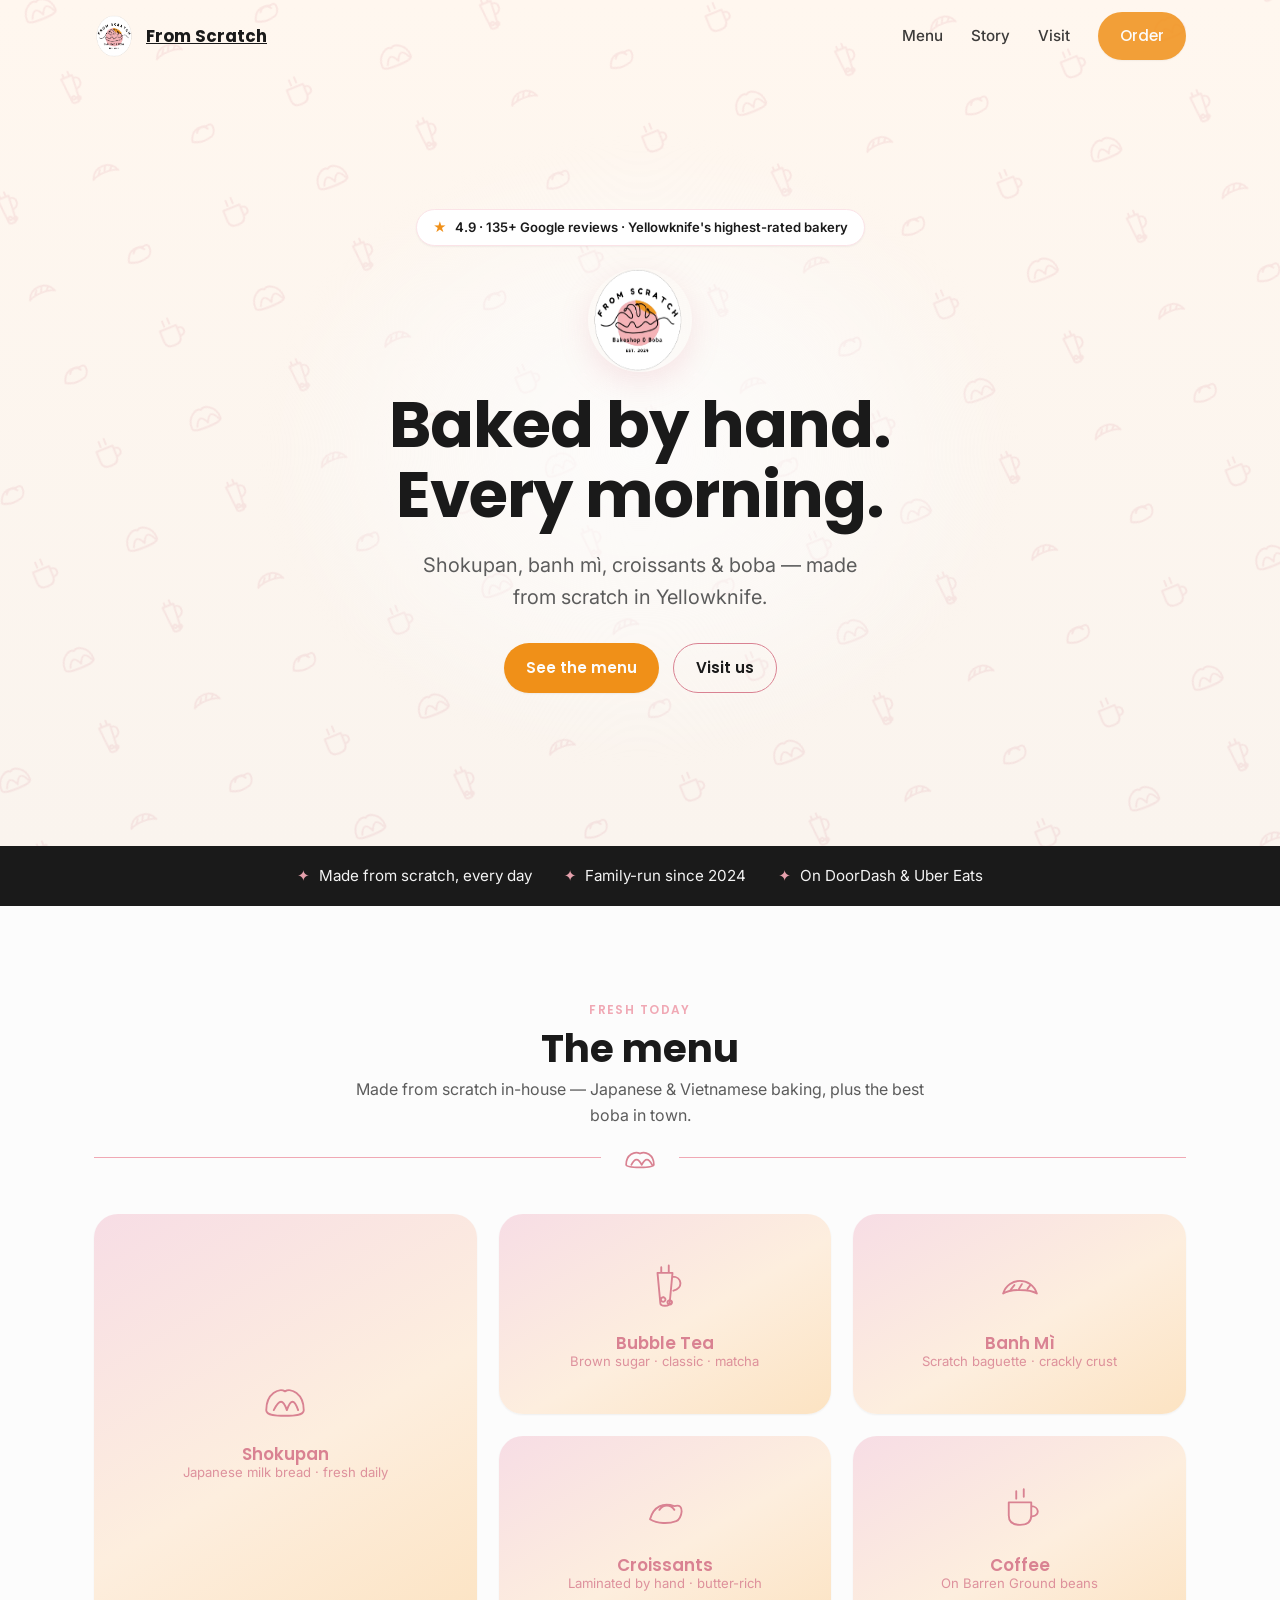
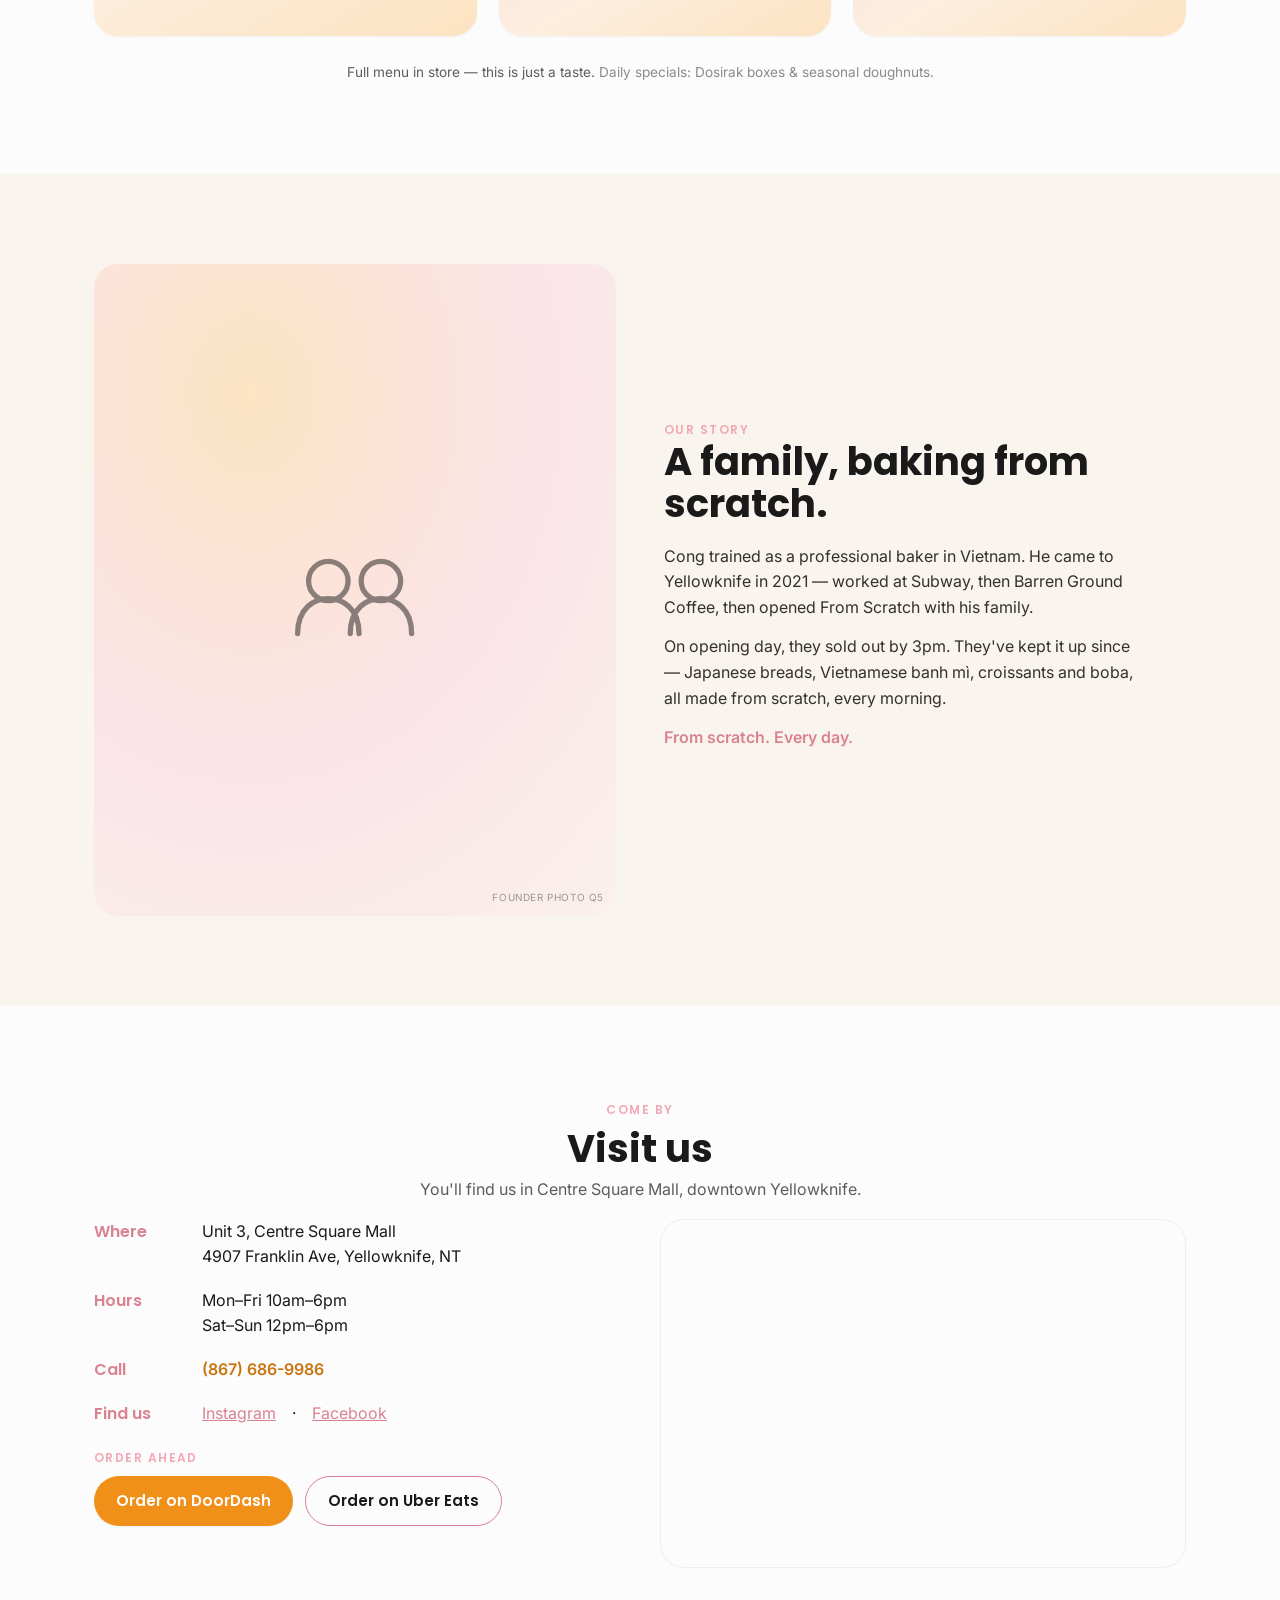
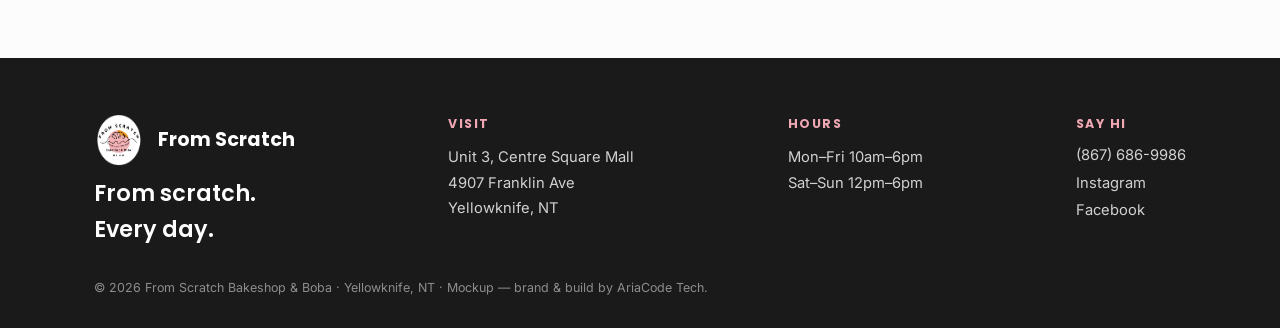
==== index.html @ f8cf424f "Initial commit — From Scratch Bakeshop demo site Static HTML/CSS/JS demo for YK From Scratch (Yellow" ====
<!doctype html>
<html lang="en">
<head>
<meta charset="utf-8">
<meta name="viewport" content="width=device-width, initial-scale=1">
<title>From Scratch Bakeshop &amp; Boba — Yellowknife</title>
<meta name="description" content="Yellowknife's scratch-made bakery & boba. Japanese breads, Vietnamese banh mì, croissants, and bubble tea — baked fresh every morning at Centre Square Mall.">
<meta property="og:title" content="From Scratch Bakeshop & Boba — Yellowknife">
<meta property="og:description" content="Scratch-made bread & boba in Yellowknife. Fresh every morning. Centre Square Mall.">
<meta property="og:type" content="website">
<link rel="preconnect" href="https://fonts.googleapis.com">
<link rel="preconnect" href="https://fonts.gstatic.com" crossorigin>
<link href="https://fonts.googleapis.com/css2?family=Poppins:wght@600;700&family=Inter:wght@400;500;600&display=swap" rel="stylesheet">
<link rel="stylesheet" href="css/tokens.css">
<style>
  *{box-sizing:border-box;margin:0}
  html{scroll-behavior:smooth}
  body{font-family:var(--font-body);color:var(--color-ink);background:var(--color-bg);line-height:1.6;-webkit-font-smoothing:antialiased}
  h1,h2,h3{font-family:var(--font-display);font-weight:700;line-height:1.1}
  img{max-width:100%;display:block}
  a{color:inherit}
  .wrap{max-width:1140px;margin:0 auto;padding:0 24px}
  .eyebrow{font-family:var(--font-display);font-weight:600;font-size:.75rem;letter-spacing:.12em;text-transform:uppercase;color:var(--color-accent)}
  .btn{font-family:var(--font-display);font-weight:600;border:0;cursor:pointer;border-radius:999px;padding:12px 22px;font-size:.95rem;text-decoration:none;display:inline-flex;align-items:center;gap:8px;transition:transform .15s ease,background .15s ease,box-shadow .15s ease}
  .btn-amber{background:var(--color-highlight);color:var(--color-on-highlight);box-shadow:var(--shadow-sm)}
  .btn-amber:hover{transform:scale(1.02);background:#ffa430}
  .btn-ghost{background:transparent;color:var(--color-ink);border:1.5px solid var(--brand-rose-deep)}
  .btn-ghost:hover{background:var(--brand-rose-soft)}

  /* NAV */
  header.nav{position:fixed;inset:0 0 auto 0;z-index:50;transition:background .3s ease,box-shadow .3s ease}
  header.nav.scrolled{background:rgba(252,252,252,.92);backdrop-filter:blur(8px);box-shadow:var(--shadow-sm)}
  .nav .wrap{display:flex;align-items:center;justify-content:space-between;height:72px}
  .nav .brand{display:flex;align-items:center;gap:10px;font-family:var(--font-display);font-weight:700;font-size:1.05rem}
  .nav .brand img{height:42px;width:42px;border-radius:50%}
  .nav nav{display:flex;align-items:center;gap:28px}
  .nav nav a{font-size:.95rem;font-weight:500;text-decoration:none;opacity:.85}
  .nav nav a:hover{opacity:1}
  @media(max-width:760px){.nav nav .lnk{display:none}}

  /* ===== HERO + DIAGONAL LINE-ART WALLPAPER ===== */
  .hero{position:relative;min-height:94vh;display:flex;align-items:center;justify-content:center;text-align:center;overflow:hidden;padding:120px 24px 64px;
    background:linear-gradient(180deg,#fff7ef 0%, var(--brand-cream) 100%)}
  /* the interactive field sits behind everything */
  .hero-field{position:absolute;inset:-38% -18%;transform:rotate(-22deg);z-index:0;pointer-events:none}
  .field-row{display:flex;width:max-content;will-change:transform}
  /* fixed-width cells (no flex gap) => -50% translate is a pixel-perfect seamless loop */
  .fi{flex:0 0 auto;width:104px;height:88px;display:flex;align-items:center;justify-content:center;color:var(--brand-rose-deep)}
  .fi svg{width:46px;height:46px;fill:none;stroke:currentColor;stroke-width:2;stroke-linecap:round;stroke-linejoin:round;
    opacity:.15;transform:scale(var(--s,1));transform-origin:center;transition:opacity .18s ease;will-change:transform}
  .fi.hot svg{opacity:calc(.15 + (var(--s,1) - 1) * .38)}
  @keyframes drift-l{from{transform:translateX(0)}to{transform:translateX(-50%)}}
  @keyframes drift-r{from{transform:translateX(-50%)}to{transform:translateX(0)}}
  .field-row.l{animation:drift-l linear infinite}
  .field-row.r{animation:drift-r linear infinite}
  /* legibility glow behind hero copy */
  .hero::after{content:"";position:absolute;z-index:1;width:min(760px,92%);height:min(620px,80%);
    background:radial-gradient(closest-side, rgba(252,252,252,.86) 0%, rgba(252,252,252,.5) 55%, transparent 100%);
    filter:blur(6px)}
  .hero-inner{position:relative;z-index:2;max-width:760px}
  .hero-badge{display:inline-flex;align-items:center;gap:8px;background:#fff;border:1px solid var(--brand-rose-soft);border-radius:999px;padding:7px 16px;font-size:.82rem;font-weight:600;box-shadow:var(--shadow-sm);margin-bottom:22px}
  .hero-badge .stars{color:var(--brand-amber)}
  .hero img.logo{width:104px;height:104px;border-radius:50%;margin:0 auto 18px;box-shadow:var(--shadow-rose)}
  .hero h1{font-size:clamp(2.4rem,6vw,4rem);letter-spacing:-.015em}
  .hero p.sub{font-size:clamp(1.05rem,2.4vw,1.25rem);color:var(--color-muted);margin:18px auto 30px;max-width:34ch}
  .hero .cta-row{display:flex;gap:14px;justify-content:center;flex-wrap:wrap}

  /* TRUST BAND */
  .trust{background:var(--color-ink);color:#fff}
  .trust .wrap{display:flex;gap:32px;justify-content:center;flex-wrap:wrap;padding:18px 24px;text-align:center}
  .trust .item{font-size:.95rem;display:flex;align-items:center;gap:9px;opacity:.95}
  .trust .item b{color:var(--brand-rose)}

  /* SECTION shells */
  section.block{padding:90px 0}
  .block.cream{background:var(--color-surface)}
  .sec-head{text-align:center;max-width:60ch;margin:0 auto 16px}
  .sec-head h2{font-size:clamp(1.8rem,4vw,2.4rem);margin:.4rem 0}
  .sec-head p{color:var(--color-muted)}

  /* line-art divider (C-style) */
  .divider{display:flex;align-items:center;gap:18px;max-width:1140px;margin:0 auto 44px;padding:0 24px}
  .divider .ln{flex:1;height:1px;background:var(--brand-rose)}
  .divider svg{width:42px;height:26px;fill:none;stroke:var(--brand-rose-deep);stroke-width:2;stroke-linecap:round;stroke-linejoin:round;flex:0 0 auto}

  /* ===== C-STYLE FEATURED BENTO ===== */
  .bento{display:grid;grid-template-columns:1.15fr 1fr 1fr;grid-auto-rows:minmax(200px,1fr);gap:22px;max-width:1140px;margin:0 auto;padding:0 24px}
  .bento-card{position:relative;border-radius:24px;overflow:hidden;display:flex;flex-direction:column;align-items:center;justify-content:center;gap:14px;
    background:linear-gradient(150deg,#f7dde5 0%, #fdeede 55%, #fce3c2 100%);
    color:var(--brand-rose-deep);text-align:center;padding:28px;text-decoration:none;
    box-shadow:var(--shadow-sm);transition:transform .3s ease,box-shadow .3s ease}
  .bento-card:hover{transform:translateY(-4px);box-shadow:var(--shadow-rose)}
  .bento-card.tall{grid-row:span 2;grid-column:1}
  .bento-card svg{width:60px;height:60px;fill:none;stroke:currentColor;stroke-width:2;stroke-linecap:round;stroke-linejoin:round;transition:transform .3s ease}
  .bento-card:hover svg{transform:scale(1.08)}
  .bento-card .nm{font-family:var(--font-display);font-weight:600;font-size:1.05rem}
  .bento-card .tg{font-size:.82rem;opacity:.85;margin-top:-6px}
  .bento-note{text-align:center;color:var(--color-muted);font-size:.85rem;margin:26px auto 0}
  @media(max-width:820px){.bento{grid-template-columns:1fr 1fr}.bento-card.tall{grid-row:span 2;grid-column:1}}
  @media(max-width:560px){.bento{grid-template-columns:1fr}.bento-card.tall{grid-row:auto;grid-column:auto}.bento-card{min-height:160px}}

  /* STORY */
  .story{display:grid;grid-template-columns:1fr 1fr;gap:48px;align-items:center}
  .story .ph{aspect-ratio:4/5;border-radius:24px;position:relative;display:flex;align-items:center;justify-content:center;overflow:hidden;
    background:radial-gradient(120% 120% at 30% 20%, var(--brand-amber-soft) 0%, var(--brand-rose-soft) 45%, var(--brand-cream) 100%)}
  .story .ph svg{width:42%;fill:none;stroke:var(--brand-ink);stroke-width:2.4;opacity:.5;stroke-linecap:round;stroke-linejoin:round}
  .story .ph .tag{position:absolute;bottom:10px;right:12px;font-size:.62rem;color:var(--brand-ink-60);opacity:.6;text-transform:uppercase;letter-spacing:.06em}
  .story h2{font-size:clamp(1.8rem,4vw,2.4rem);margin-bottom:18px}
  .story p{color:#33302e;margin-bottom:14px;max-width:48ch}
  @media(max-width:820px){.story{grid-template-columns:1fr}.story .ph{aspect-ratio:16/10}}

  /* VISIT */
  .visit{display:grid;grid-template-columns:1fr 1fr;gap:40px;align-items:stretch}
  .visit .info{display:flex;flex-direction:column;gap:18px}
  .visit .row{display:flex;gap:12px;align-items:flex-start}
  .visit .row .k{font-family:var(--font-display);font-weight:600;min-width:96px;color:var(--brand-rose-deep)}
  .visit .map{border-radius:24px;overflow:hidden;min-height:340px;border:1px solid #eee}
  .visit .map iframe{width:100%;height:100%;border:0;min-height:340px}
  .order-row{display:flex;gap:12px;flex-wrap:wrap;margin-top:6px}
  @media(max-width:820px){.visit{grid-template-columns:1fr}}

  /* FOOTER */
  footer.ft{background:var(--color-ink);color:#fff;padding:56px 0 30px}
  footer.ft .wrap{display:flex;flex-wrap:wrap;gap:32px;justify-content:space-between}
  footer.ft .brand{display:flex;align-items:center;gap:12px;font-family:var(--font-display);font-weight:700;font-size:1.2rem}
  footer.ft .brand img{height:52px;width:52px;border-radius:50%}
  footer.ft a{color:#fff;opacity:.8;text-decoration:none;display:block;margin:4px 0;font-size:.92rem}
  footer.ft a:hover{opacity:1;color:var(--brand-rose)}
  footer.ft .col h4{font-family:var(--font-display);font-size:.78rem;letter-spacing:.12em;text-transform:uppercase;color:var(--brand-rose);margin-bottom:10px}
  .ft-tag{font-family:var(--font-display);font-weight:600;font-size:1.4rem;margin-top:10px}
  .legal{opacity:.5;font-size:.78rem;margin-top:30px}

  .call-bar{position:fixed;left:0;right:0;bottom:0;z-index:40;display:none;padding:10px 16px;background:rgba(252,252,252,.96);backdrop-filter:blur(8px);box-shadow:0 -2px 12px rgba(0,0,0,.08)}
  .call-bar a{width:100%;justify-content:center}
  @media(max-width:760px){.call-bar{display:flex}body{padding-bottom:68px}}

  .reveal{opacity:0;transform:translateY(16px);transition:opacity .5s ease,transform .5s ease}
  .reveal.in{opacity:1;transform:none}
  @media(prefers-reduced-motion:reduce){.field-row{animation:none!important}.fi svg{transform:none!important}*{transition-duration:.001ms!important}.reveal{opacity:1;transform:none}html{scroll-behavior:auto}}
</style>
</head>
<body>
<!-- ============ NAV ============ -->
<header class="nav" id="nav">
  <div class="wrap">
    <a class="brand" href="#top"><img src="assets/Logo_From_scratch.png" alt="From Scratch logo"> From Scratch</a>
    <nav>
      <a class="lnk" href="#menu">Menu</a>
      <a class="lnk" href="#story">Story</a>
      <a class="lnk" href="#visit">Visit</a>
      <a class="btn btn-amber" href="#order">Order</a>
    </nav>
  </div>
</header>

<!-- ============ HERO A + diagonal line-art wallpaper ============ -->
<section class="hero" id="top">
  <div class="hero-field" id="field" aria-hidden="true"></div>
  <div class="hero-inner">
    <div class="hero-badge"><span class="stars">★</span> 4.9 · 135+ Google reviews · Yellowknife's highest-rated bakery</div>
    <img class="logo" src="assets/Logo_From_scratch.png" alt="From Scratch Bakeshop & Boba">
    <h1>Baked by hand.<br>Every morning.</h1>
    <p class="sub">Shokupan, banh mì, croissants &amp; boba — made from scratch in Yellowknife.</p>
    <div class="cta-row">
      <a class="btn btn-amber" href="#menu">See the menu</a>
      <a class="btn btn-ghost" href="#visit">Visit us</a>
    </div>
  </div>
</section>

<!-- ============ TRUST BAND ============ -->
<div class="trust">
  <div class="wrap">
    <div class="item"><b>✦</b> Made from scratch, every day</div>
    <div class="item"><b>✦</b> Family-run since 2024</div>
    <div class="item"><b>✦</b> On DoorDash &amp; Uber Eats</div>
  </div>
</div>

<!-- ============ MENU — C-style featured bento ============ -->
<section class="block" id="menu">
  <div class="sec-head reveal">
    <span class="eyebrow">Fresh today</span>
    <h2>The menu</h2>
    <p>Made from scratch in-house — Japanese &amp; Vietnamese baking, plus the best boba in town.</p>
  </div>
  <!-- line-art divider -->
  <div class="divider reveal" aria-hidden="true">
    <span class="ln"></span>
    <svg viewBox="0 0 48 30"><path d="M8 24 C8 12 18 8 24 11 C30 8 40 12 40 24 C40 27 30 27 24 27 C18 27 8 27 8 24Z M14 24 C18 16 22 16 26 24 M26 24 C30 16 34 16 38 24"/></svg>
    <span class="ln"></span>
  </div>
  <div class="bento">
    <a class="bento-card tall reveal" href="#order">
      <svg viewBox="0 0 64 64"><path d="M12 46 C12 28 26 22 32 26 C38 22 52 28 52 46 C52 52 40 52 32 52 C24 52 12 52 12 46Z M20 46 C26 34 30 34 34 46 M34 46 C38 34 42 34 46 46"/></svg>
      <div><div class="nm">Shokupan</div><div class="tg">Japanese milk bread · fresh daily</div></div>
    </a>
    <a class="bento-card reveal" href="#order">
      <svg viewBox="0 0 64 64"><path d="M24 18 H40 L37 50 C37 54 27 54 27 50 Z M40 22 C50 22 52 34 41 37 M30 44 a2.4 2.4 0 100.1 0 M37 47 a2.4 2.4 0 100.1 0 M28 12 V18 M36 10 V18"/></svg>
      <div><div class="nm">Bubble Tea</div><div class="tg">Brown sugar · classic · matcha</div></div>
    </a>
    <a class="bento-card reveal" href="#order">
      <svg viewBox="0 0 64 64"><path d="M14 40 C20 22 44 22 50 40 C42 35 22 35 14 40Z M22 36 L26 31 M31 35 L34 30 M40 35 L43 31"/></svg>
      <div><div class="nm">Banh Mì</div><div class="tg">Scratch baguette · crackly crust</div></div>
    </a>
    <a class="bento-card reveal" href="#order">
      <svg viewBox="0 0 64 64"><path d="M16 44 C20 30 30 26 42 30 C54 26 50 44 44 46 C36 49 24 49 16 44Z M26 34 C30 28 38 28 42 34"/></svg>
      <div><div class="nm">Croissants</div><div class="tg">Laminated by hand · butter-rich</div></div>
    </a>
    <a class="bento-card reveal" href="#order">
      <svg viewBox="0 0 64 64"><path d="M20 26 H44 V40 C44 48 38 50 32 50 C26 50 20 48 20 40 Z M44 30 C52 30 54 40 45 41 M28 14 C28 18 28 18 28 22 M36 12 C36 16 36 16 36 20"/></svg>
      <div><div class="nm">Coffee</div><div class="tg">On Barren Ground beans</div></div>
    </a>
  </div>
  <p class="bento-note">Full menu in store — this is just a taste. <span style="opacity:.7">Daily specials: Dosirak boxes &amp; seasonal doughnuts.</span></p>
</section>

<!-- ============ STORY ============ -->
<section class="block cream" id="story">
  <div class="wrap story">
    <!-- replace with real photo of Ann + Cong (Q5) — founder photo is a launch requirement -->
    <div class="ph reveal"><svg viewBox="0 0 100 60"><circle cx="38" cy="26" r="9"/><circle cx="62" cy="26" r="9"/><path d="M24 50 C24 38 32 34 38 34 C44 34 52 38 52 50 M48 50 C48 38 56 34 62 34 C68 34 76 38 76 50"/></svg><span class="tag">founder photo Q5</span></div>
    <div class="reveal">
      <span class="eyebrow">Our story</span>
      <h2>A family, baking from scratch.</h2>
      <p>Cong trained as a professional baker in Vietnam. He came to Yellowknife in 2021 — worked at Subway, then Barren Ground Coffee, then opened From Scratch with his family.</p>
      <p>On opening day, they sold out by 3pm. They've kept it up since — Japanese breads, Vietnamese banh mì, croissants and boba, all made from scratch, every morning.</p>
      <p style="color:var(--brand-rose-deep);font-weight:600">From scratch. Every day.</p>
    </div>
  </div>
</section>

<!-- ============ VISIT / ORDER ============ -->
<section class="block" id="visit">
  <div class="wrap">
    <div class="sec-head reveal">
      <span class="eyebrow">Come by</span>
      <h2>Visit us</h2>
      <p>You'll find us in Centre Square Mall, downtown Yellowknife.</p>
    </div>
    <div class="visit">
      <div class="info reveal">
        <div class="row"><span class="k">Where</span><span>Unit 3, Centre Square Mall<br>4907 Franklin Ave, Yellowknife, NT</span></div>
        <div class="row"><span class="k">Hours</span><span>Mon–Fri&nbsp;10am–6pm<br>Sat–Sun&nbsp;12pm–6pm</span></div>
        <div class="row"><span class="k">Call</span><a href="tel:+18676869986" style="color:var(--brand-amber-deep);font-weight:600;text-decoration:none">(867) 686-9986</a></div>
        <div class="row"><span class="k">Find us</span><a href="https://www.instagram.com/ykfromscratch/" style="color:var(--brand-rose-deep)">Instagram</a>&nbsp;·&nbsp;<a href="https://facebook.com/profile.php?id=61557276449106" style="color:var(--brand-rose-deep)">Facebook</a></div>
        <div id="order">
          <span class="eyebrow">Order ahead</span>
          <div class="order-row">
            <!-- wire to the real DoorDash / Uber Eats store links -->
            <a class="btn btn-amber" href="#">Order on DoorDash</a>
            <a class="btn btn-ghost" href="#">Order on Uber Eats</a>
          </div>
        </div>
      </div>
      <div class="map reveal">
        <iframe title="From Scratch on the map — Centre Square Mall, Yellowknife" loading="lazy" referrerpolicy="no-referrer-when-downgrade"
          src="https://www.google.com/maps?q=Centre%20Square%20Mall%2C%204907%2050th%20Ave%2C%20Yellowknife&output=embed"></iframe>
      </div>
    </div>
  </div>
</section>

<!-- ============ FOOTER ============ -->
<footer class="ft">
  <div class="wrap">
    <div class="col">
      <div class="brand"><img src="assets/Logo_From_scratch.png" alt="From Scratch logo"> From Scratch</div>
      <p class="ft-tag">From scratch.<br>Every day.</p>
    </div>
    <div class="col"><h4>Visit</h4><span style="opacity:.8;font-size:.92rem">Unit 3, Centre Square Mall<br>4907 Franklin Ave<br>Yellowknife, NT</span></div>
    <div class="col"><h4>Hours</h4><span style="opacity:.8;font-size:.92rem">Mon–Fri 10am–6pm<br>Sat–Sun 12pm–6pm</span></div>
    <div class="col"><h4>Say hi</h4>
      <a href="tel:+18676869986">(867) 686-9986</a>
      <a href="https://www.instagram.com/ykfromscratch/">Instagram</a>
      <a href="https://facebook.com/profile.php?id=61557276449106">Facebook</a>
    </div>
  </div>
  <div class="wrap"><p class="legal">© 2026 From Scratch Bakeshop &amp; Boba · Yellowknife, NT · Mockup — brand &amp; build by AriaCode Tech.</p></div>
</footer>

<div class="call-bar"><a class="btn btn-amber" href="tel:+18676869986">Call to order · (867) 686-9986</a></div>

<script>
  var reduce = matchMedia('(prefers-reduced-motion:reduce)').matches;

  // ---- nav fill on scroll ----
  var nav=document.getElementById('nav');
  addEventListener('scroll',function(){nav.classList.toggle('scrolled',window.scrollY>24);},{passive:true});

  // ---- scroll reveal ----
  var io=new IntersectionObserver(function(es){es.forEach(function(e){if(e.isIntersecting){e.target.classList.add('in');io.unobserve(e.target);}})},{threshold:.12});
  document.querySelectorAll('.reveal').forEach(function(el){io.observe(el);});

  // ---- diagonal line-art wallpaper ----
  (function(){
    var field=document.getElementById('field');
    var ICONS=[
      '<svg viewBox="0 0 48 48"><path d="M8 34 C8 20 20 16 24 19 C28 16 40 20 40 34 C40 38 30 38 24 38 C18 38 8 38 8 34Z M14 34 C18 25 22 25 26 34 M26 34 C30 25 34 25 38 34"/></svg>',
      '<svg viewBox="0 0 48 48"><path d="M18 12 H30 L28 38 C28 41 20 41 20 38 Z M30 15 C37 15 38 25 30 27 M23 33 a1.8 1.8 0 100.1 0 M28 35 a1.8 1.8 0 100.1 0 M21 8 V12 M27 7 V12"/></svg>',
      '<svg viewBox="0 0 48 48"><path d="M10 30 C15 17 33 17 38 30 C31 26 17 26 10 30Z M17 27 L20 23 M24 26 L26 22 M30 27 L33 23"/></svg>',
      '<svg viewBox="0 0 48 48"><path d="M12 32 C15 21 23 19 32 22 C41 19 38 32 33 34 C26 36 18 36 12 32Z M20 25 C23 20 29 20 32 25"/></svg>',
      '<svg viewBox="0 0 48 48"><path d="M15 19 H33 V31 C33 37 28 38 24 38 C20 38 15 37 15 31 Z M33 22 C40 22 41 30 34 31 M21 10 C21 13 21 13 21 16 M27 9 C27 12 27 12 27 15"/></svg>'
    ];
    var CELL=104, ROWH=88, LEN=ICONS.length, dots=[];
    function build(){
      field.innerHTML='';
      var fw=field.clientWidth, fh=field.clientHeight;
      var cols=Math.ceil(fw/CELL); cols=Math.ceil(cols/LEN)*LEN; if(cols<LEN*2)cols=LEN*2; // multiple of LEN => identical halves => seamless
      var rows=Math.ceil(fh/ROWH)+1;                                                        // +1 so the bottom never shows a gap
      var frag=document.createDocumentFragment();
      for(var r=0;r<rows;r++){
        var row=document.createElement('div');
        row.className='field-row '+(r%2?'r':'l');
        row.style.animationDuration=(50+(r%4)*8)+'s';
        var html='';
        for(var i=0;i<cols*2;i++){ html+='<span class="fi">'+ICONS[(i+r)%LEN]+'</span>'; } // x2 for the -50% loop
        row.innerHTML=html;
        frag.appendChild(row);
      }
      field.appendChild(frag);
      return Array.prototype.slice.call(field.querySelectorAll('.fi'));
    }
    dots=build();
    if(reduce) return; // static field, no drift, no magnify

    // proximity magnify (dock-style) — nearest icon grows most, neighbours lift a little.
    // perf: batch-read centers every few frames (drift is slow), write scale every frame.
    var hero=document.getElementById('top');
    var mx=-9999,my=-9999,active=false,raf=0,fc=0,cx=[],cy=[],RADIUS=180,MAXADD=1.6;
    function readCenters(){for(var i=0;i<dots.length;i++){var b=dots[i].getBoundingClientRect();cx[i]=b.left+b.width/2;cy[i]=b.top+b.height/2;}}
    function frame(){
      raf=0;
      if(fc%4===0) readCenters(); fc++;
      for(var i=0;i<dots.length;i++){
        var dx=mx-cx[i], dy=my-cy[i];
        if(dx<-RADIUS||dx>RADIUS||dy<-RADIUS||dy>RADIUS){ if(dots[i]._h){dots[i].style.setProperty('--s','1');dots[i].classList.remove('hot');dots[i]._h=0;} continue; }
        var d=Math.sqrt(dx*dx+dy*dy), t=Math.max(0,1-d/RADIUS), s=1+MAXADD*t*t;
        dots[i].style.setProperty('--s',s.toFixed(3)); dots[i].classList.add('hot'); dots[i]._h=1;
      }
      if(active) raf=requestAnimationFrame(frame);
    }
    hero.addEventListener('pointermove',function(e){mx=e.clientX;my=e.clientY;if(!active){active=true;fc=0;readCenters();if(!raf)raf=requestAnimationFrame(frame);}});
    hero.addEventListener('pointerleave',function(){active=false;mx=my=-9999;for(var i=0;i<dots.length;i++){dots[i].style.setProperty('--s','1');dots[i].classList.remove('hot');dots[i]._h=0;}});
    var rt; addEventListener('resize',function(){clearTimeout(rt);rt=setTimeout(function(){dots=build();},250);});
  })();
</script>
</body>
</html>
---- css/tokens.css ----
/* From Scratch Bakeshop & Boba — brand tokens (CSS custom properties)
   Palette sampled from the logo, 2026-06-20. Namespace: palette = --brand-*, semantic roles = --color-*.
   Drop into any deliverable (reports, site) and reference the variables. */
:root {
  /* palette */
  --brand-ink:        #1A1A1A;
  --brand-paper:      #FCFCFC;
  --brand-cream:      #FAF4EE;
  --brand-rose:       #F0A8B4;
  --brand-rose-soft:  #FBE3E7;
  --brand-rose-deep:  #D98292;
  --brand-amber:      #F09018;
  --brand-amber-soft: #FCE4C4;
  --brand-amber-deep: #C9740F;
  --brand-ink-60:     #5C5C5C;

  /* semantic roles */
  --color-bg:           var(--brand-paper);
  --color-surface:      var(--brand-cream);
  --color-ink:          var(--brand-ink);
  --color-muted:        var(--brand-ink-60);
  --color-accent:       var(--brand-rose);
  --color-accent-soft:  var(--brand-rose-soft);
  --color-highlight:    var(--brand-amber);
  --color-on-highlight: var(--brand-paper);

  /* type families (DRAFT — confirm with client) */
  --font-display: "Poppins", "Quicksand", system-ui, sans-serif;
  --font-body:    "Inter", system-ui, sans-serif;
  --font-accent:  "Caveat", cursive; /* hand accent — use almost never */

  /* type scale (16px base) — role: size / line-height / weight */
  --text-display: 3rem;     --leading-display: 1.05; --weight-display: 700;
  --text-h2:      2rem;     --leading-h2:      1.15; --weight-h2:      600;
  --text-h3:      1.375rem; --leading-h3:      1.25; --weight-h3:      600;
  --text-body-lg: 1.125rem; --leading-body:    1.6;  --weight-body:    400;
  --text-body:    1rem;
  --text-caption: 0.875rem; --leading-caption: 1.5;
  --text-label:   0.75rem;  --leading-label:   1;    --tracking-label: 0.12em;

  /* spacing scale (4px base) */
  --space-1: 0.25rem;  --space-2: 0.5rem;  --space-3: 0.75rem; --space-4: 1rem;
  --space-6: 1.5rem;   --space-8: 2rem;    --space-12: 3rem;   --space-16: 4rem;
  --space-24: 6rem;

  /* shape */
  --radius: 14px;
  --radius-lg: 24px;
  --radius-pill: 999px;

  /* elevation (soft, warm — handmade, never harsh) */
  --shadow-sm: 0 1px 2px rgba(26, 26, 26, 0.06);
  --shadow-md: 0 6px 20px rgba(26, 26, 26, 0.08);
  --shadow-rose: 0 10px 30px rgba(217, 130, 146, 0.18);
}
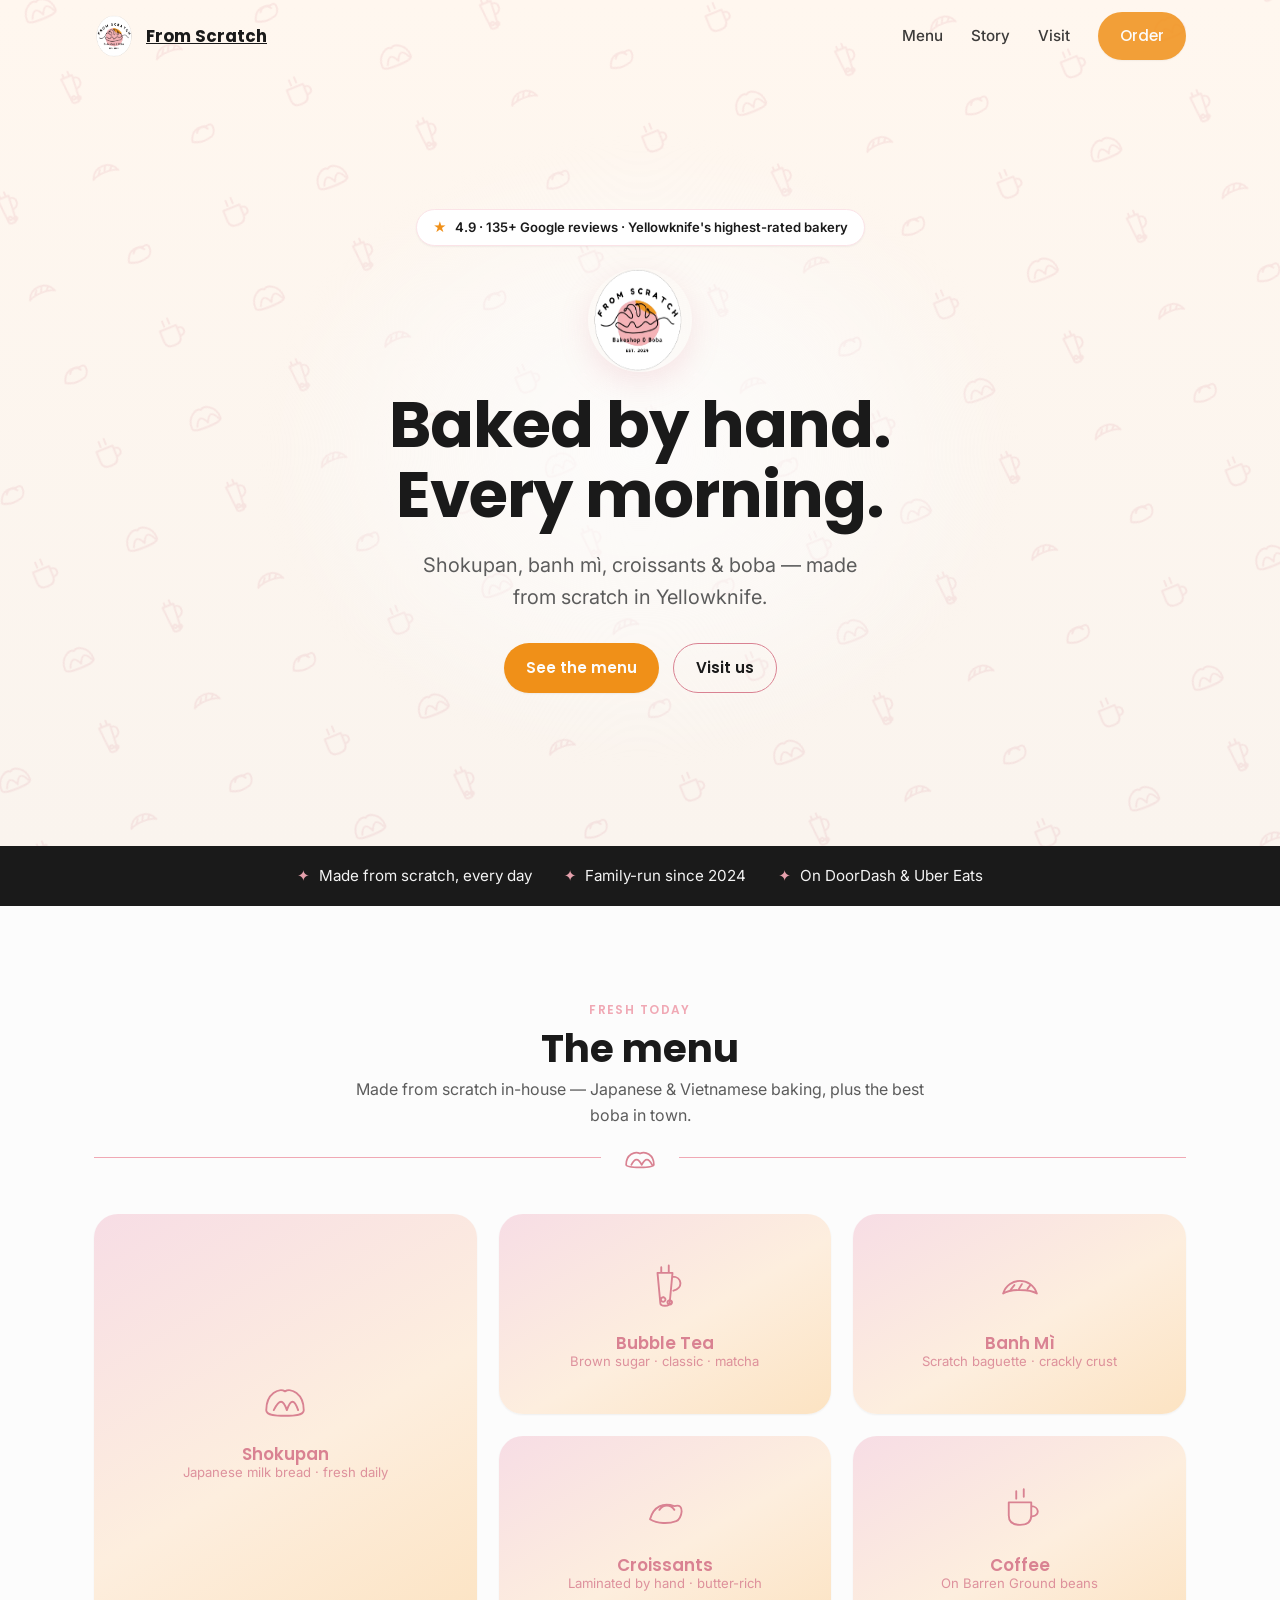
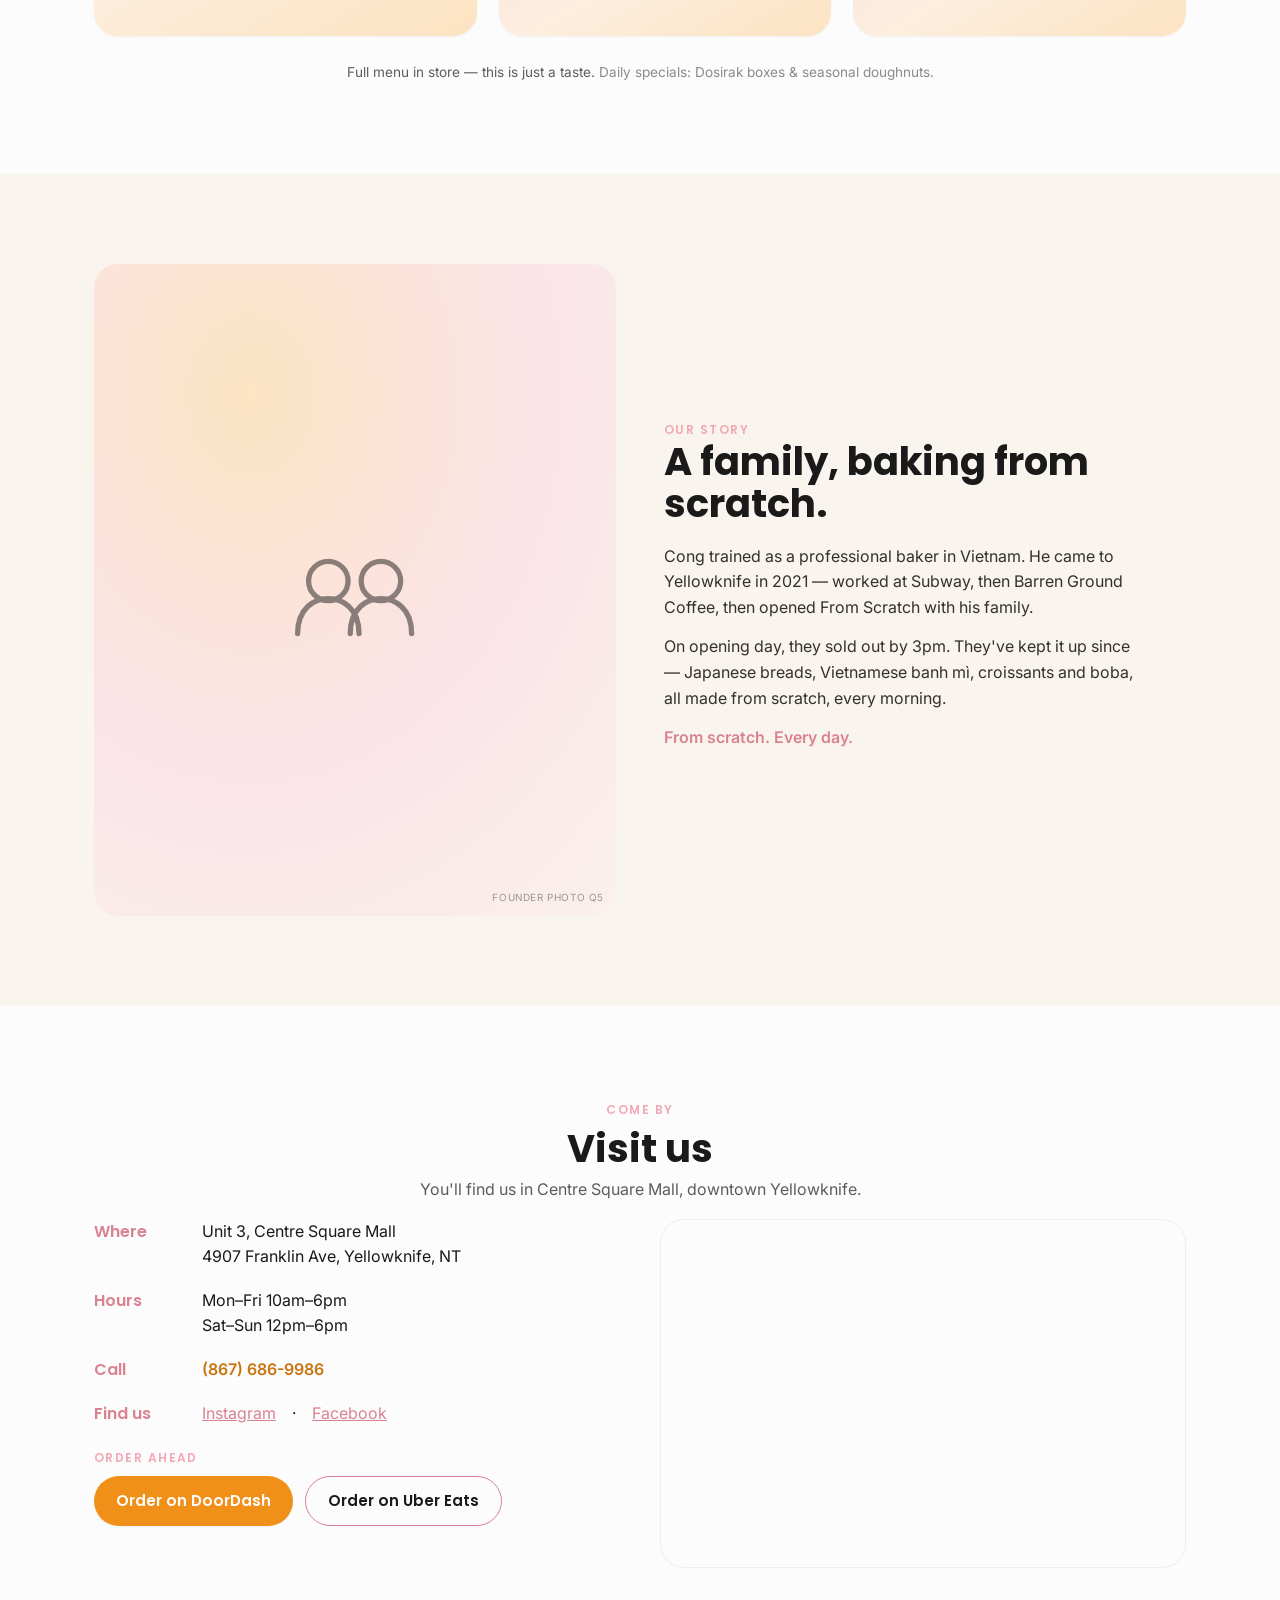
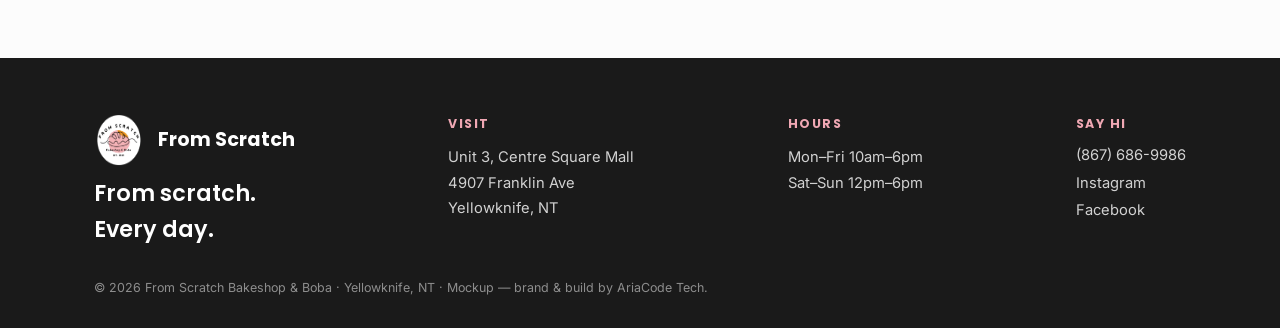
==== commit 28466bb6: "Add mobile burger nav menu Animated hamburger toggle that opens a full-screen drawer on mobile (<760" ====
--- a/index.html
+++ b/index.html
@@ -36,7 +36,26 @@
   .nav nav{display:flex;align-items:center;gap:28px}
   .nav nav a{font-size:.95rem;font-weight:500;text-decoration:none;opacity:.85}
   .nav nav a:hover{opacity:1}
-  @media(max-width:760px){.nav nav .lnk{display:none}}
+  /* Burger toggle */
+  .burger{display:none;background:none;border:0;cursor:pointer;padding:6px;margin-left:8px;position:relative;width:32px;height:32px;flex-shrink:0}
+  .burger span{display:block;width:22px;height:2px;background:var(--color-ink);border-radius:2px;position:absolute;left:5px;transition:transform .25s ease,opacity .15s ease}
+  .burger span:nth-child(1){top:8px}
+  .burger span:nth-child(2){top:15px}
+  .burger span:nth-child(3){top:22px}
+  .burger.open span:nth-child(1){transform:translateY(7px) rotate(45deg)}
+  .burger.open span:nth-child(2){opacity:0}
+  .burger.open span:nth-child(3){transform:translateY(-7px) rotate(-45deg)}
+
+  /* Mobile nav drawer */
+  @media(max-width:760px){
+    .burger{display:block}
+    .nav nav .lnk{display:none}
+    .nav nav.open .lnk{display:block}
+    .nav nav{position:relative}
+    .nav nav.open{position:fixed;inset:72px 0 0 0;background:rgba(252,252,252,.97);backdrop-filter:blur(12px);flex-direction:column;justify-content:flex-start;padding:40px 24px;gap:24px;z-index:49}
+    .nav nav.open .lnk{font-size:1.3rem;font-weight:600}
+    .nav nav.open .btn{width:100%;justify-content:center;font-size:1.1rem;padding:16px 24px}
+  }
 
   /* ===== HERO + DIAGONAL LINE-ART WALLPAPER ===== */
   .hero{position:relative;min-height:94vh;display:flex;align-items:center;justify-content:center;text-align:center;overflow:hidden;padding:120px 24px 64px;
@@ -144,11 +163,12 @@
 <header class="nav" id="nav">
   <div class="wrap">
     <a class="brand" href="#top"><img src="assets/Logo_From_scratch.png" alt="From Scratch logo"> From Scratch</a>
-    <nav>
+    <nav id="mainnav">
       <a class="lnk" href="#menu">Menu</a>
       <a class="lnk" href="#story">Story</a>
       <a class="lnk" href="#visit">Visit</a>
       <a class="btn btn-amber" href="#order">Order</a>
+      <button class="burger" id="burger" aria-label="Toggle menu" aria-expanded="false"><span></span><span></span><span></span></button>
     </nav>
   </div>
 </header>
@@ -287,6 +307,17 @@
   // ---- nav fill on scroll ----
   var nav=document.getElementById('nav');
   addEventListener('scroll',function(){nav.classList.toggle('scrolled',window.scrollY>24);},{passive:true});
+
+  // ---- burger menu ----
+  var burger=document.getElementById('burger'), mainnav=document.getElementById('mainnav');
+  burger.addEventListener('click',function(){
+    var open=mainnav.classList.toggle('open');
+    burger.classList.toggle('open',open);
+    burger.setAttribute('aria-expanded',open);
+  });
+  mainnav.addEventListener('click',function(e){
+    if(e.target.tagName==='A'){mainnav.classList.remove('open');burger.classList.remove('open');burger.setAttribute('aria-expanded','false');}
+  });
 
   // ---- scroll reveal ----
   var io=new IntersectionObserver(function(es){es.forEach(function(e){if(e.isIntersecting){e.target.classList.add('in');io.unobserve(e.target);}})},{threshold:.12});
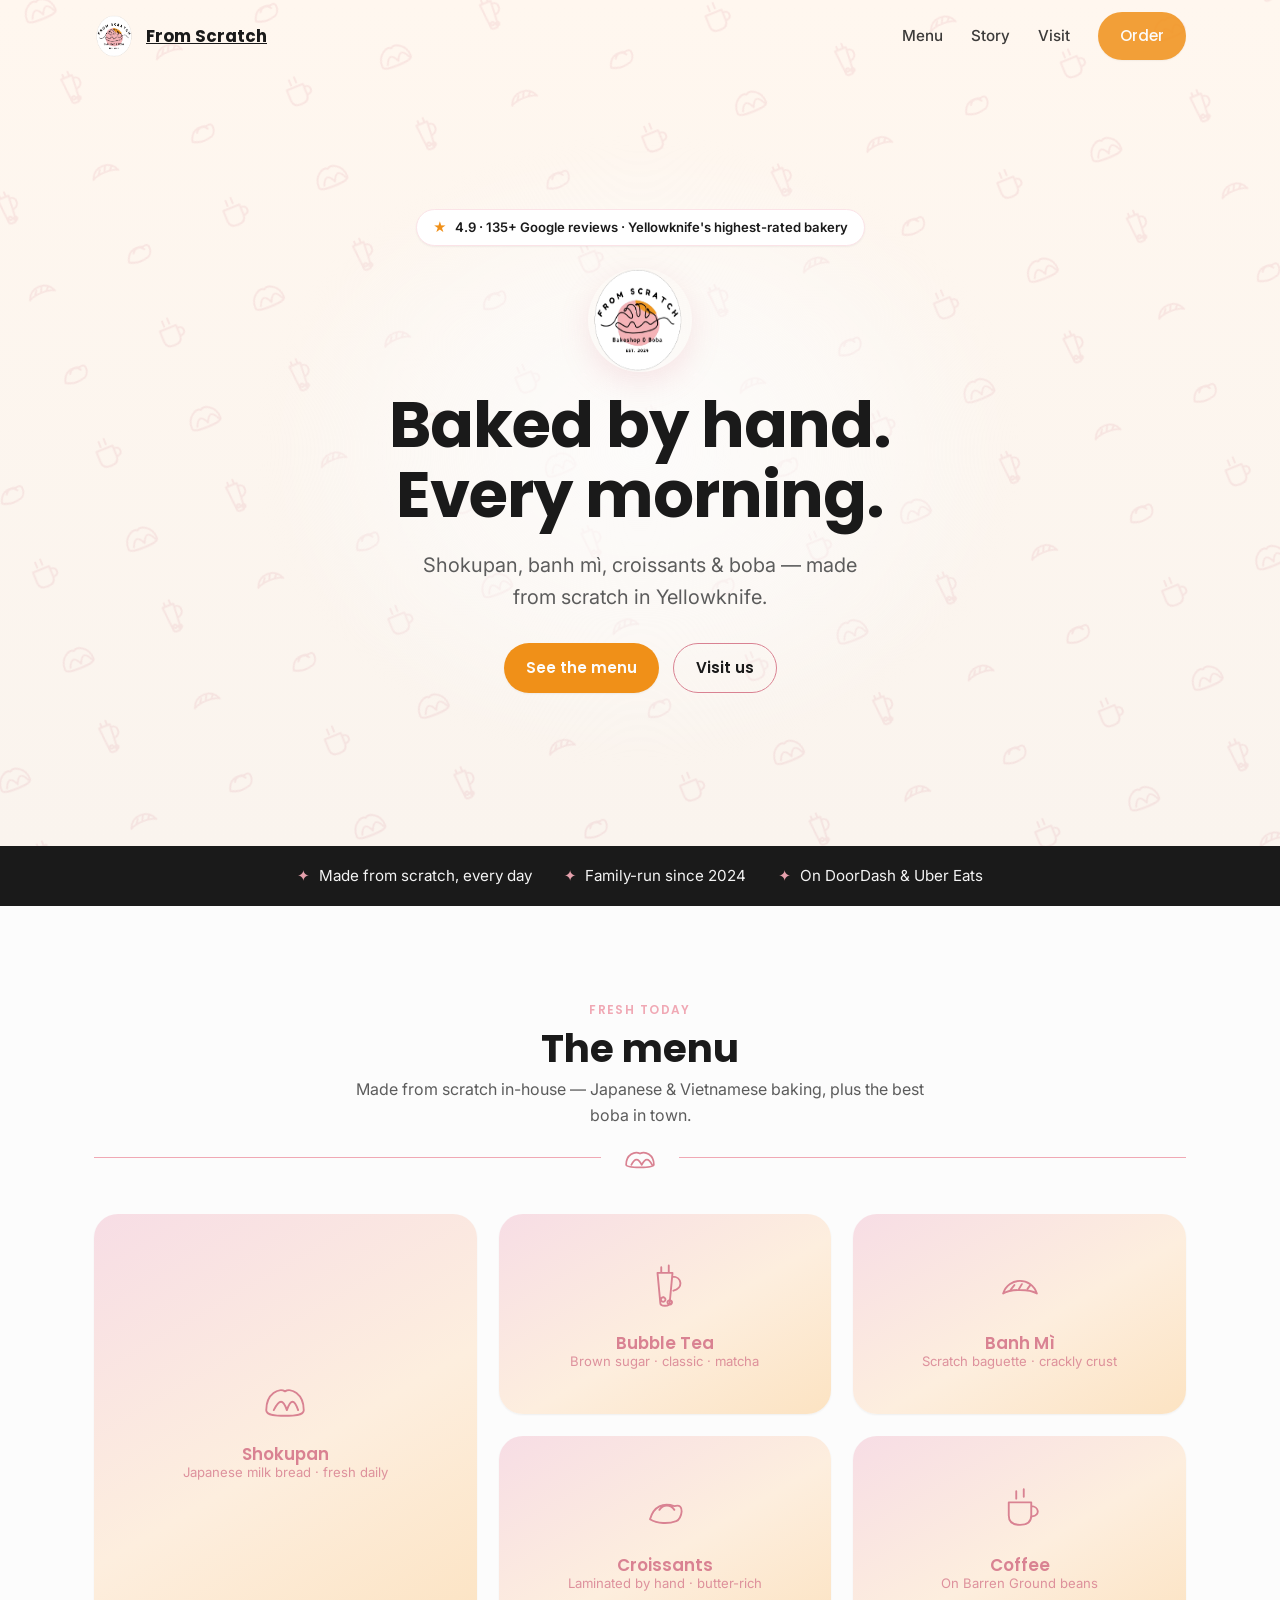
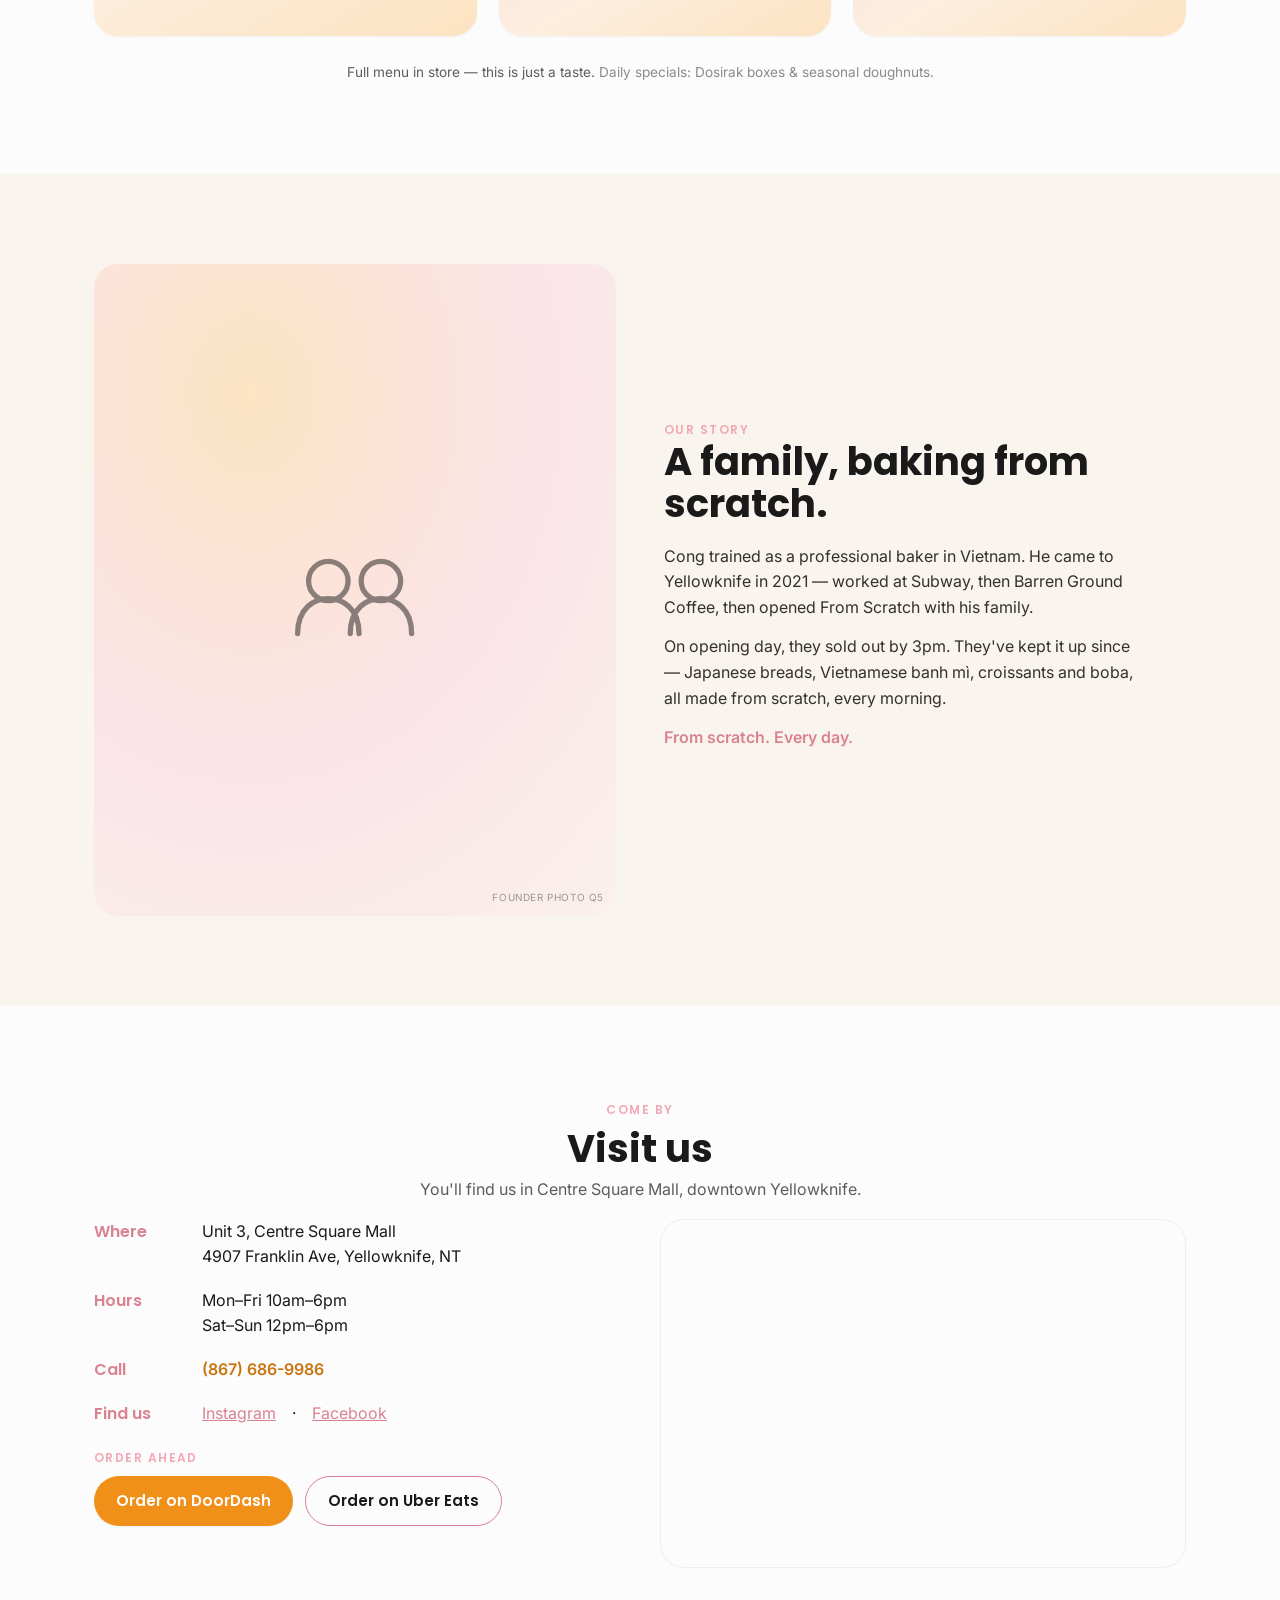
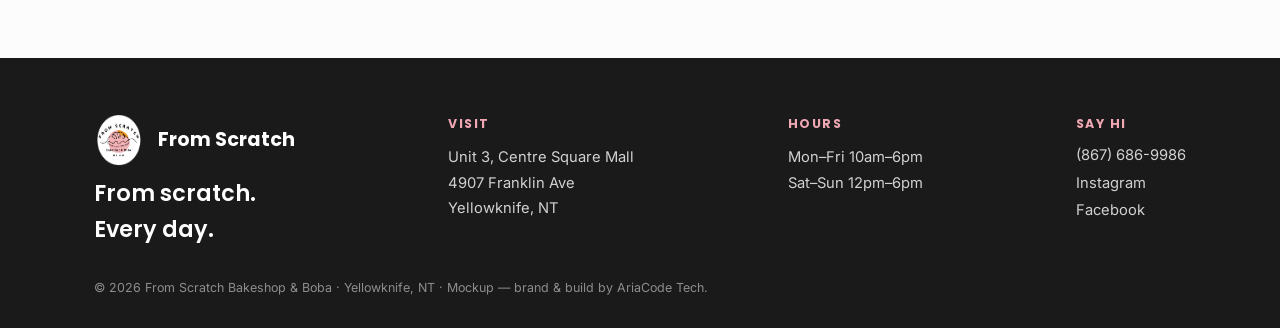
==== commit 3a3f9f16: "Hide Order button in mobile nav bar, show only in drawer Co-Authored-By: Claude Opus 4.6 (1M context" ====
--- a/index.html
+++ b/index.html
@@ -54,7 +54,8 @@
     .nav nav{position:relative}
     .nav nav.open{position:fixed;inset:72px 0 0 0;background:rgba(252,252,252,.97);backdrop-filter:blur(12px);flex-direction:column;justify-content:flex-start;padding:40px 24px;gap:24px;z-index:49}
     .nav nav.open .lnk{font-size:1.3rem;font-weight:600}
-    .nav nav.open .btn{width:100%;justify-content:center;font-size:1.1rem;padding:16px 24px}
+    .nav nav .btn{display:none}
+    .nav nav.open .btn{display:inline-flex;width:100%;justify-content:center;font-size:1.1rem;padding:16px 24px}
   }
 
   /* ===== HERO + DIAGONAL LINE-ART WALLPAPER ===== */
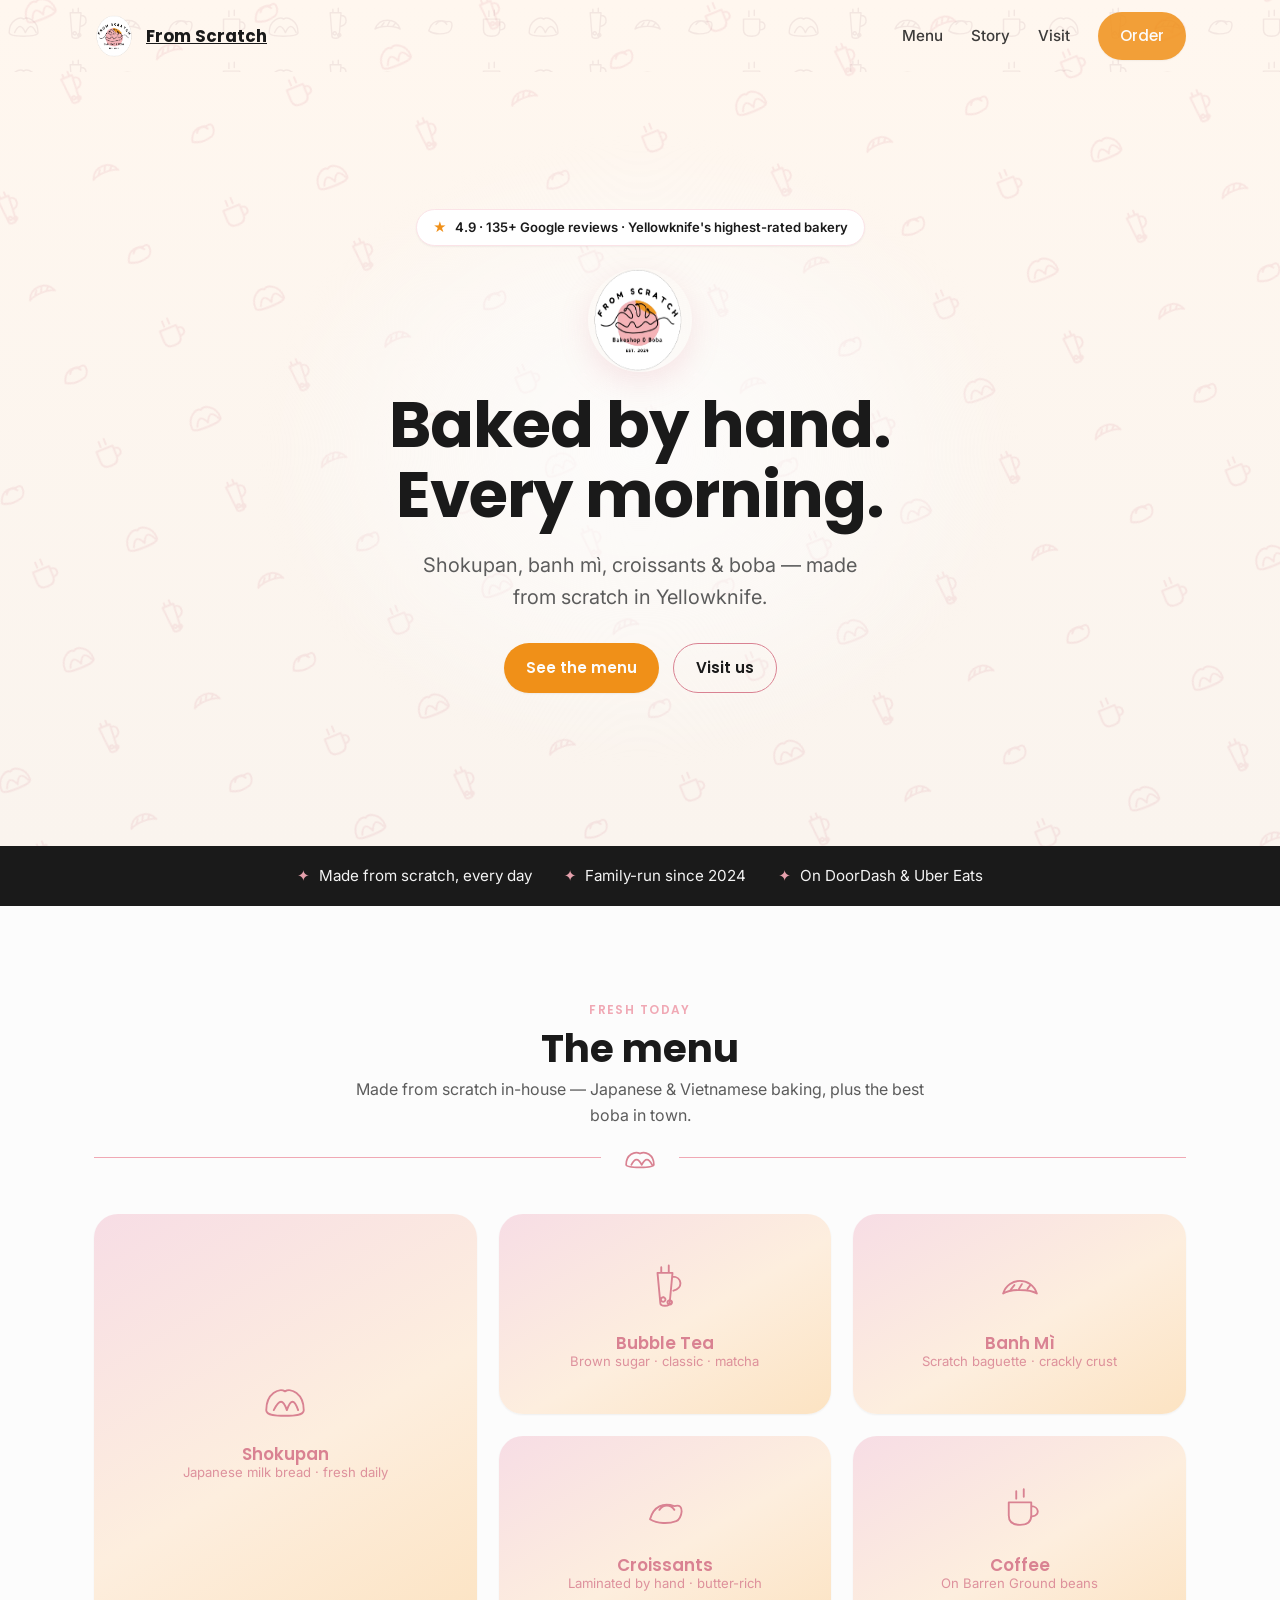
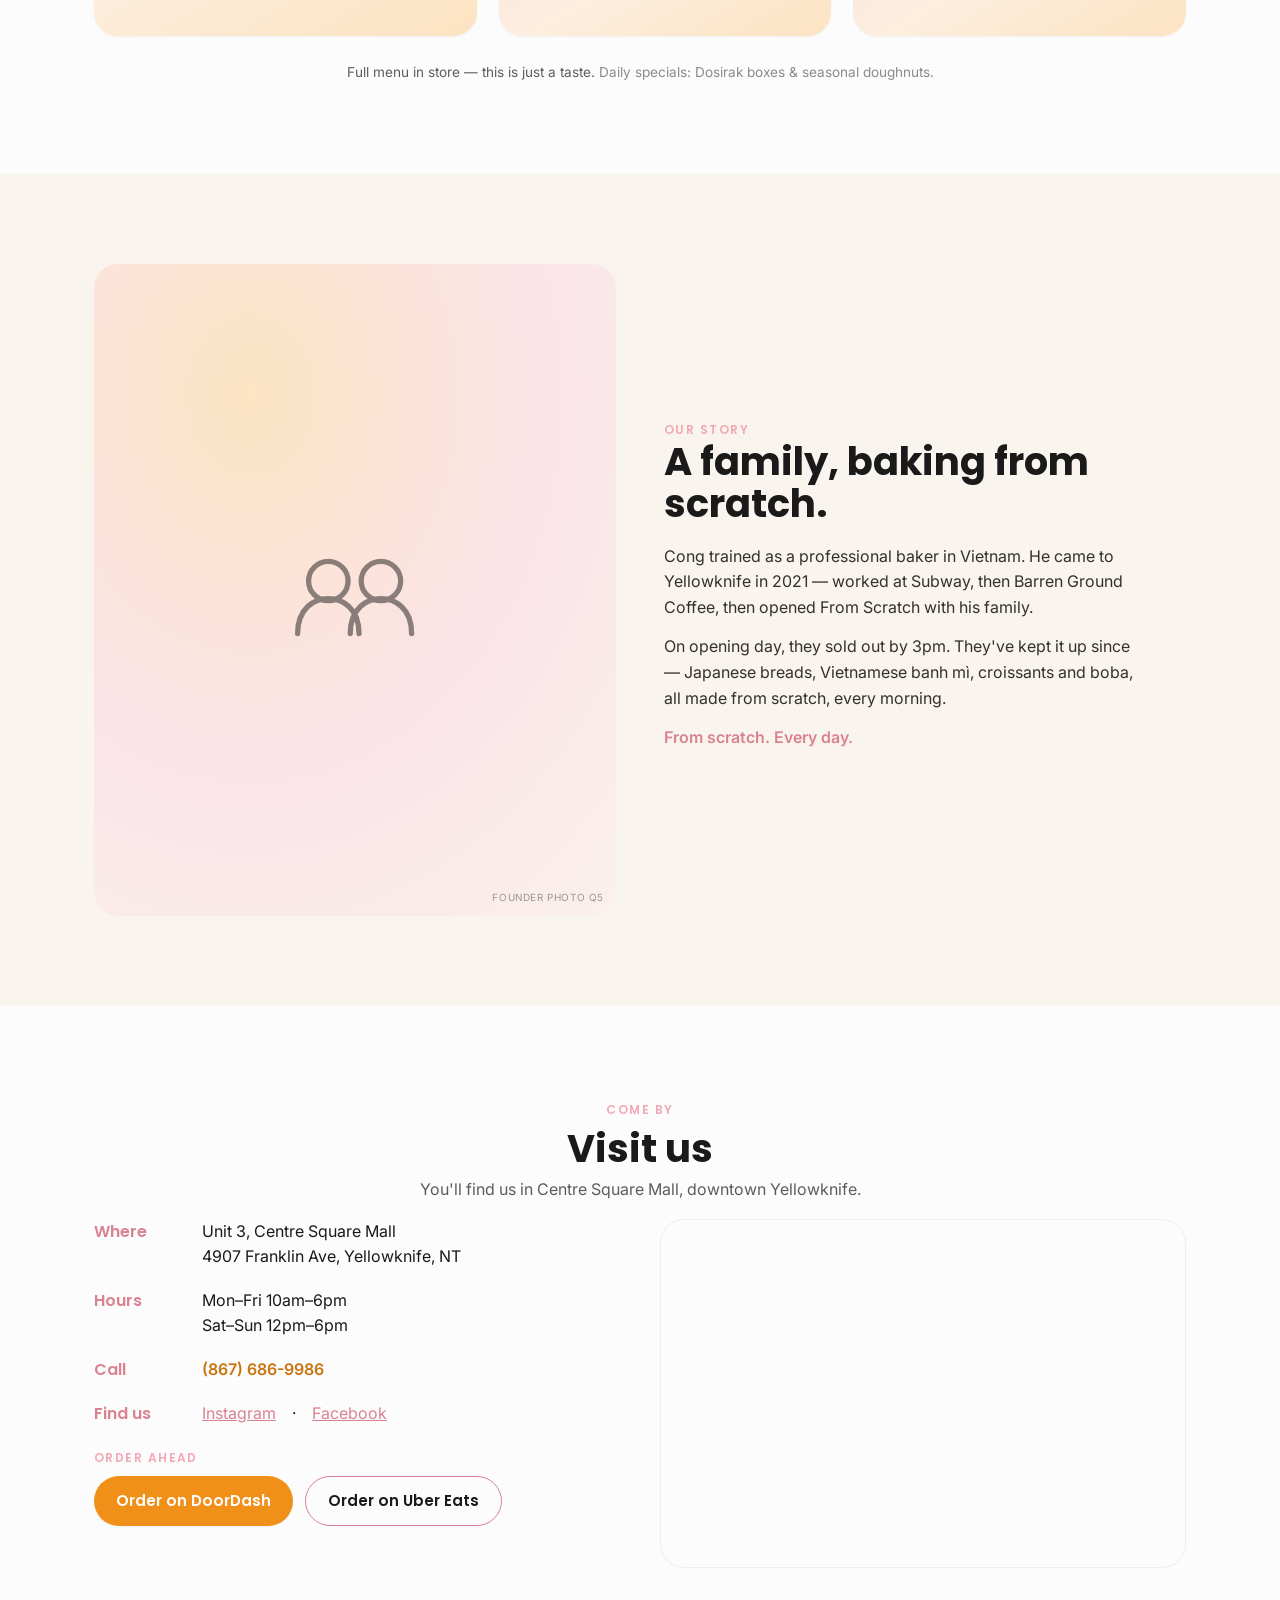
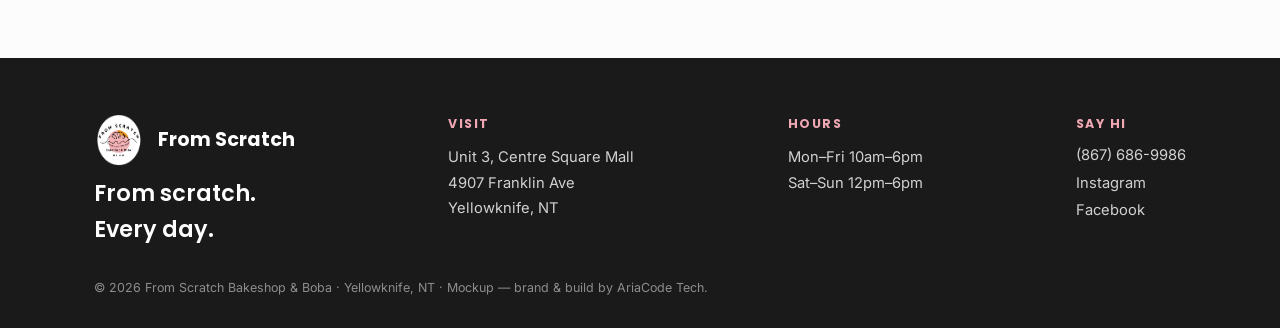
==== commit d3a2a849: "Add icon wallpaper pattern behind navbar Subtle repeating SVG tile (bread, boba, banh mi, croissant," ====
--- a/index.html
+++ b/index.html
@@ -28,8 +28,13 @@
   .btn-ghost:hover{background:var(--brand-rose-soft)}
 
   /* NAV */
-  header.nav{position:fixed;inset:0 0 auto 0;z-index:50;transition:background .3s ease,box-shadow .3s ease}
+  header.nav{position:fixed;inset:0 0 auto 0;z-index:50;transition:background .3s ease,box-shadow .3s ease;overflow:hidden}
+  header.nav::before{content:"";position:absolute;inset:0;z-index:-1;opacity:.1;
+    background-image:url("data:image/svg+xml,%3Csvg xmlns='http://www.w3.org/2000/svg' viewBox='0 0 260 52' fill='none' stroke='%238b5e6b' stroke-width='1.6' stroke-linecap='round' stroke-linejoin='round'%3E%3Cg transform='translate(2,2) scale(0.9)'%3E%3Cpath d='M8 34C8 20 20 16 24 19 28 16 40 20 40 34 40 38 30 38 24 38 18 38 8 38 8 34ZM14 34C18 25 22 25 26 34M26 34C30 25 34 25 38 34'/%3E%3C/g%3E%3Cg transform='translate(54,2) scale(0.9)'%3E%3Cpath d='M18 12H30L28 38C28 41 20 41 20 38ZM30 15C37 15 38 25 30 27M23 33a1.8 1.8 0 100.1 0M28 35a1.8 1.8 0 100.1 0M21 8V12M27 7V12'/%3E%3C/g%3E%3Cg transform='translate(106,2) scale(0.9)'%3E%3Cpath d='M10 30C15 17 33 17 38 30 31 26 17 26 10 30ZM17 27L20 23M24 26L26 22M30 27L33 23'/%3E%3C/g%3E%3Cg transform='translate(158,2) scale(0.9)'%3E%3Cpath d='M12 32C15 21 23 19 32 22 41 19 38 32 33 34 26 36 18 36 12 32ZM20 25C23 20 29 20 32 25'/%3E%3C/g%3E%3Cg transform='translate(210,2) scale(0.9)'%3E%3Cpath d='M15 19H33V31C33 37 28 38 24 38 20 38 15 37 15 31ZM33 22C40 22 41 30 34 31M21 10C21 13 21 13 21 16M27 9C27 12 27 12 27 15'/%3E%3C/g%3E%3C/svg%3E");
+    background-size:260px 52px;
+    background-repeat:repeat}
   header.nav.scrolled{background:rgba(252,252,252,.92);backdrop-filter:blur(8px);box-shadow:var(--shadow-sm)}
+  header.nav.scrolled::before{opacity:.05}
   .nav .wrap{display:flex;align-items:center;justify-content:space-between;height:72px}
   .nav .brand{display:flex;align-items:center;gap:10px;font-family:var(--font-display);font-weight:700;font-size:1.05rem}
   .nav .brand img{height:42px;width:42px;border-radius:50%}
